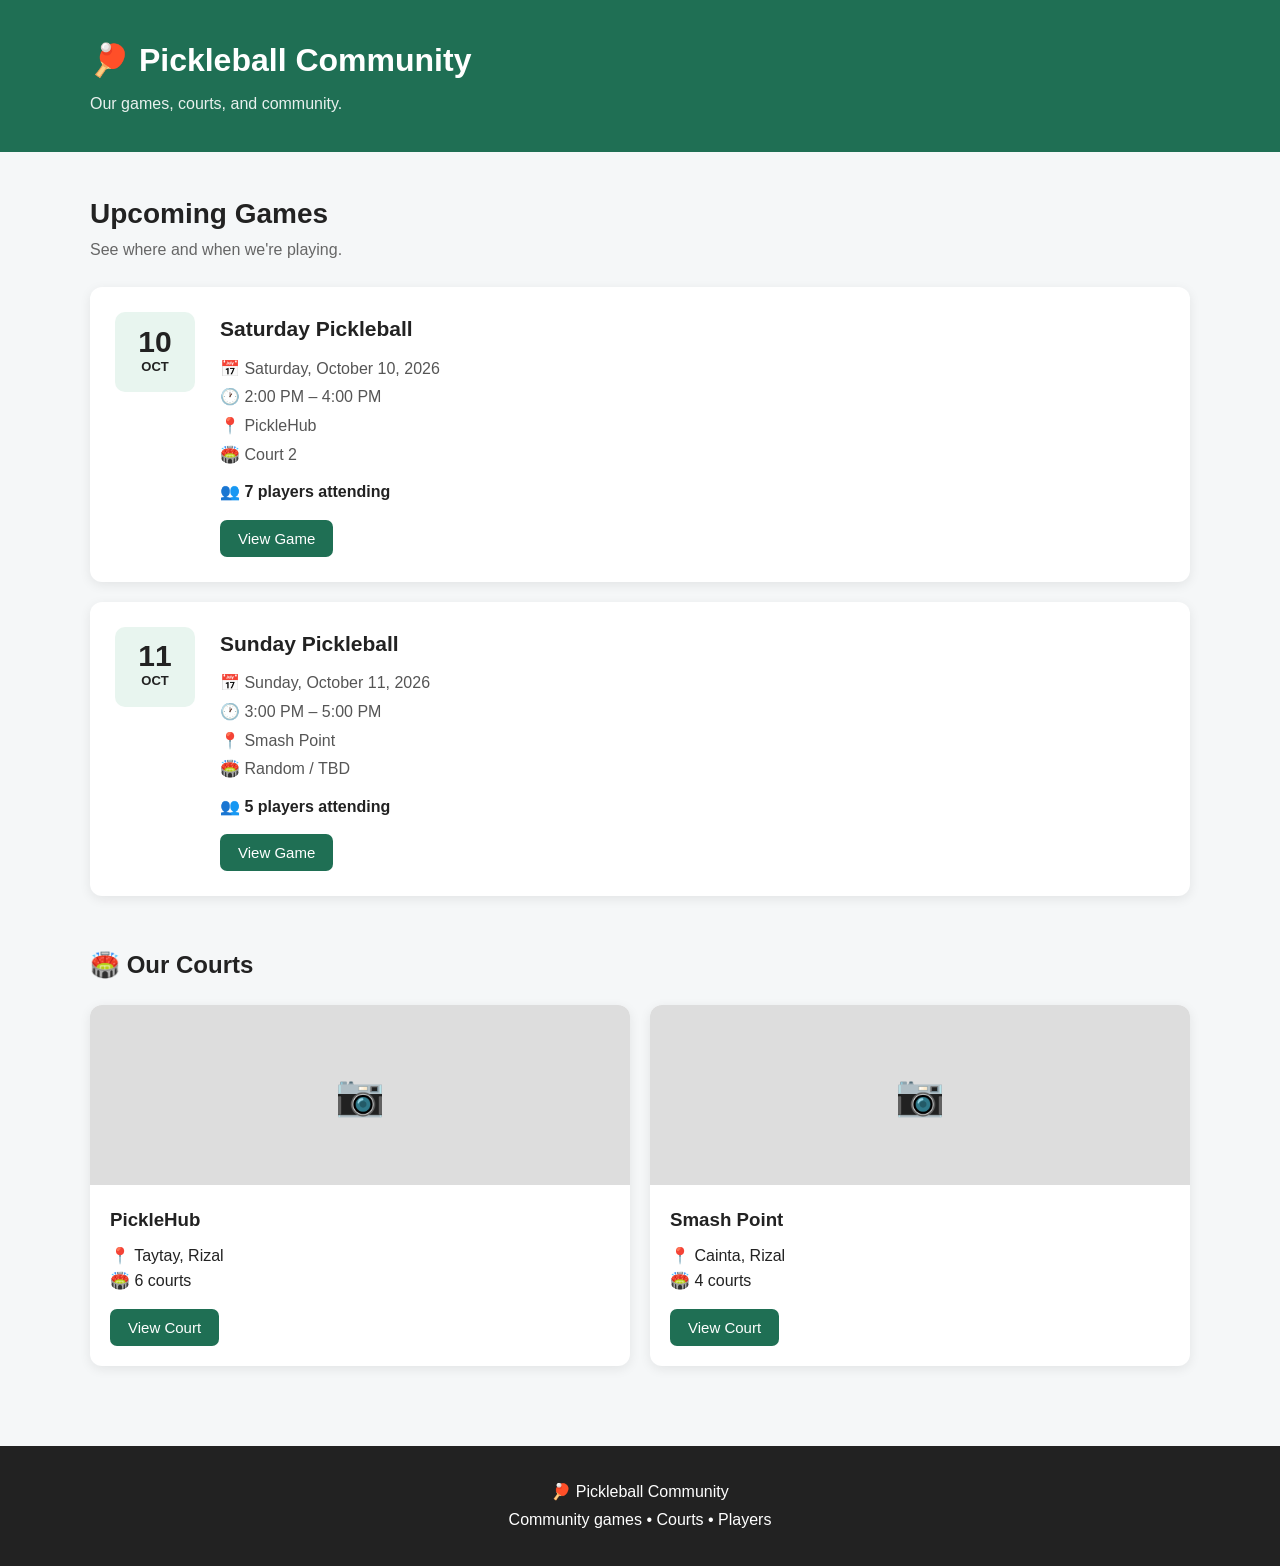
==== index.html @ 1a80be16 "Add files via upload" ====
<!DOCTYPE html>
<html lang="en">
<head>
    <meta charset="UTF-8">
    <meta name="viewport" content="width=device-width, initial-scale=1.0">
    <title>Pickleball Community</title>
    <link rel="stylesheet" href="style.css">
</head>

<body>

    <header>
        <div class="container">
            <h1>🏓 Pickleball Community</h1>
            <p>Our games, courts, and community.</p>
        </div>
    </header>

    <main class="container">

        <section class="hero">
            <h2>Upcoming Games</h2>
            <p>See where and when we're playing.</p>
        </section>

        <section class="games">

            <article class="game-card">
                <div class="game-date">
                    <strong>10</strong>
                    <span>OCT</span>
                </div>

                <div class="game-info">
                    <h3>Saturday Pickleball</h3>

                    <p>📅 Saturday, October 10, 2026</p>
                    <p>🕐 2:00 PM – 4:00 PM</p>
                    <p>📍 PickleHub</p>
                    <p>🏟️ Court 2</p>

                    <div class="players">
                        👥 7 players attending
                    </div>

                    <button onclick="viewGame()">
                        View Game
                    </button>
                </div>
            </article>


            <article class="game-card">
                <div class="game-date">
                    <strong>11</strong>
                    <span>OCT</span>
                </div>

                <div class="game-info">
                    <h3>Sunday Pickleball</h3>

                    <p>📅 Sunday, October 11, 2026</p>
                    <p>🕐 3:00 PM – 5:00 PM</p>
                    <p>📍 Smash Point</p>
                    <p>🏟️ Random / TBD</p>

                    <div class="players">
                        👥 5 players attending
                    </div>

                    <button onclick="viewGame()">
                        View Game
                    </button>
                </div>
            </article>

        </section>


        <section class="courts">

            <h2>🏟️ Our Courts</h2>

            <div class="court-grid">

                <div class="court-card">
                    <div class="court-image">
                        📷
                    </div>

                    <div class="court-content">
                        <h3>PickleHub</h3>
                        <p>📍 Taytay, Rizal</p>
                        <p>🏟️ 6 courts</p>

                        <button onclick="viewCourt()">
                            View Court
                        </button>
                    </div>
                </div>


                <div class="court-card">
                    <div class="court-image">
                        📷
                    </div>

                    <div class="court-content">
                        <h3>Smash Point</h3>
                        <p>📍 Cainta, Rizal</p>
                        <p>🏟️ 4 courts</p>

                        <button onclick="viewCourt()">
                            View Court
                        </button>
                    </div>
                </div>

            </div>

        </section>

    </main>


    <footer>
        <p>🏓 Pickleball Community</p>
        <p>Community games • Courts • Players</p>
    </footer>


    <script src="script.js"></script>

</body>
</html>
---- style.css ----
* {
    box-sizing: border-box;
    margin: 0;
    padding: 0;
}

body {
    font-family: Arial, sans-serif;
    background: #f5f7f8;
    color: #222;
    line-height: 1.6;
}

.container {
    width: 90%;
    max-width: 1100px;
    margin: auto;
}


/* Header */

header {
    background: #1f6f54;
    color: white;
    padding: 35px 0;
}

header h1 {
    font-size: 32px;
}

header p {
    margin-top: 5px;
    opacity: 0.9;
}


/* Hero */

.hero {
    padding: 40px 0 25px;
}

.hero h2 {
    font-size: 28px;
}

.hero p {
    color: #666;
}


/* Games */

.games {
    display: grid;
    gap: 20px;
}

.game-card {
    background: white;
    border-radius: 12px;
    padding: 25px;
    display: flex;
    gap: 25px;
    box-shadow: 0 3px 12px rgba(0, 0, 0, 0.08);
}

.game-date {
    min-width: 80px;
    height: 80px;
    background: #e8f5ef;
    border-radius: 10px;

    display: flex;
    flex-direction: column;
    align-items: center;
    justify-content: center;
}

.game-date strong {
    font-size: 30px;
    line-height: 1;
}

.game-date span {
    font-size: 13px;
    font-weight: bold;
}

.game-info h3 {
    font-size: 21px;
    margin-bottom: 10px;
}

.game-info p {
    color: #555;
    margin: 3px 0;
}

.players {
    margin-top: 12px;
    font-weight: bold;
}

button {
    margin-top: 15px;
    background: #1f6f54;
    color: white;
    border: none;
    padding: 10px 18px;
    border-radius: 7px;
    cursor: pointer;
    font-size: 15px;
}

button:hover {
    opacity: 0.85;
}


/* Courts */

.courts {
    padding: 50px 0;
}

.courts h2 {
    margin-bottom: 20px;
}

.court-grid {
    display: grid;
    grid-template-columns: repeat(2, 1fr);
    gap: 20px;
}

.court-card {
    background: white;
    border-radius: 12px;
    overflow: hidden;
    box-shadow: 0 3px 12px rgba(0, 0, 0, 0.08);
}

.court-image {
    height: 180px;
    background: #ddd;

    display: flex;
    align-items: center;
    justify-content: center;

    font-size: 40px;
}

.court-content {
    padding: 20px;
}

.court-content h3 {
    margin-bottom: 8px;
}


/* Footer */

footer {
    text-align: center;
    padding: 30px;
    background: #222;
    color: white;
    margin-top: 30px;
}

footer p {
    margin: 3px;
}


/* Mobile */

@media (max-width: 700px) {

    header h1 {
        font-size: 25px;
    }

    .game-card {
        flex-direction: column;
    }

    .game-date {
        width: 80px;
    }

    .court-grid {
        grid-template-columns: 1fr;
    }

}
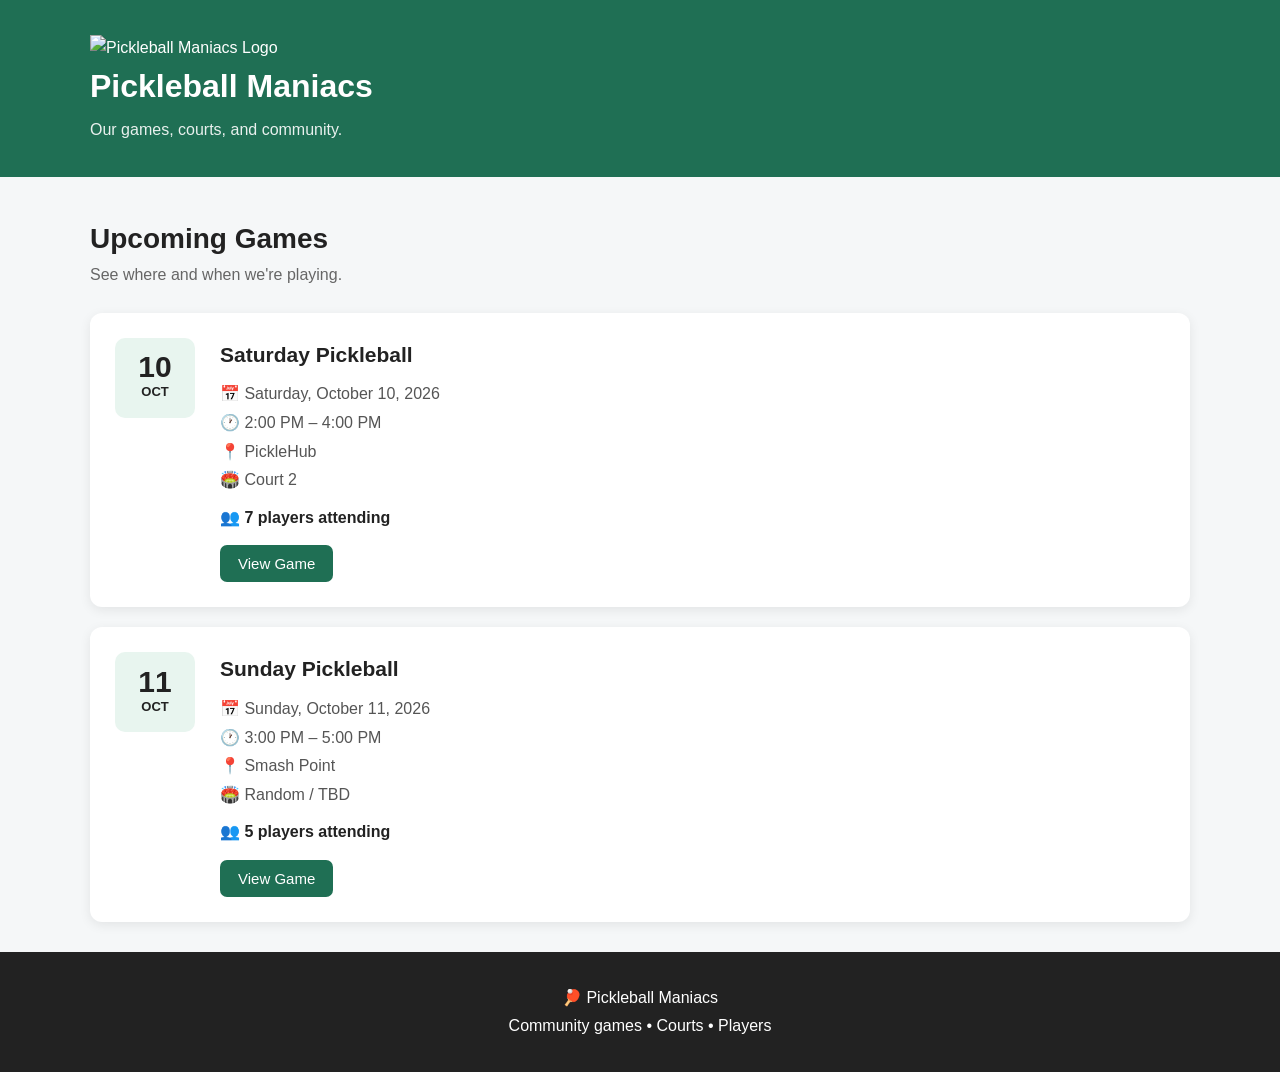
==== commit af683bfc: "Update index.html" ====
--- a/index.html
+++ b/index.html
@@ -3,18 +3,28 @@
 <head>
     <meta charset="UTF-8">
     <meta name="viewport" content="width=device-width, initial-scale=1.0">
-    <title>Pickleball Community</title>
+    <title>Pickleball Maniacs</title>
     <link rel="stylesheet" href="style.css">
 </head>
 
 <body>
 
     <header>
-        <div class="container">
-            <h1>🏓 Pickleball Community</h1>
-            <p>Our games, courts, and community.</p>
+        <div class="container header-content">
+
+            <div class="brand">
+                <img src="logo.png" alt="Pickleball Maniacs Logo">
+
+                <div>
+                    <h1>Pickleball Maniacs</h1>
+                    <p>Our games, courts, and community.</p>
+                </div>
+
+            </div>
+
         </div>
     </header>
+
 
     <main class="container">
 
@@ -23,15 +33,18 @@
             <p>See where and when we're playing.</p>
         </section>
 
+
         <section class="games">
 
             <article class="game-card">
+
                 <div class="game-date">
                     <strong>10</strong>
                     <span>OCT</span>
                 </div>
 
                 <div class="game-info">
+
                     <h3>Saturday Pickleball</h3>
 
                     <p>📅 Saturday, October 10, 2026</p>
@@ -46,17 +59,21 @@
                     <button onclick="viewGame()">
                         View Game
                     </button>
+
                 </div>
+
             </article>
 
 
             <article class="game-card">
+
                 <div class="game-date">
                     <strong>11</strong>
                     <span>OCT</span>
                 </div>
 
                 <div class="game-info">
+
                     <h3>Sunday Pickleball</h3>
 
                     <p>📅 Sunday, October 11, 2026</p>
@@ -71,52 +88,10 @@
                     <button onclick="viewGame()">
                         View Game
                     </button>
-                </div>
-            </article>
 
-        </section>
-
-
-        <section class="courts">
-
-            <h2>🏟️ Our Courts</h2>
-
-            <div class="court-grid">
-
-                <div class="court-card">
-                    <div class="court-image">
-                        📷
-                    </div>
-
-                    <div class="court-content">
-                        <h3>PickleHub</h3>
-                        <p>📍 Taytay, Rizal</p>
-                        <p>🏟️ 6 courts</p>
-
-                        <button onclick="viewCourt()">
-                            View Court
-                        </button>
-                    </div>
                 </div>
 
-
-                <div class="court-card">
-                    <div class="court-image">
-                        📷
-                    </div>
-
-                    <div class="court-content">
-                        <h3>Smash Point</h3>
-                        <p>📍 Cainta, Rizal</p>
-                        <p>🏟️ 4 courts</p>
-
-                        <button onclick="viewCourt()">
-                            View Court
-                        </button>
-                    </div>
-                </div>
-
-            </div>
+            </article>
 
         </section>
 
@@ -124,8 +99,10 @@
 
 
     <footer>
-        <p>🏓 Pickleball Community</p>
+
+        <p>🏓 Pickleball Maniacs</p>
         <p>Community games • Courts • Players</p>
+
     </footer>
 
 
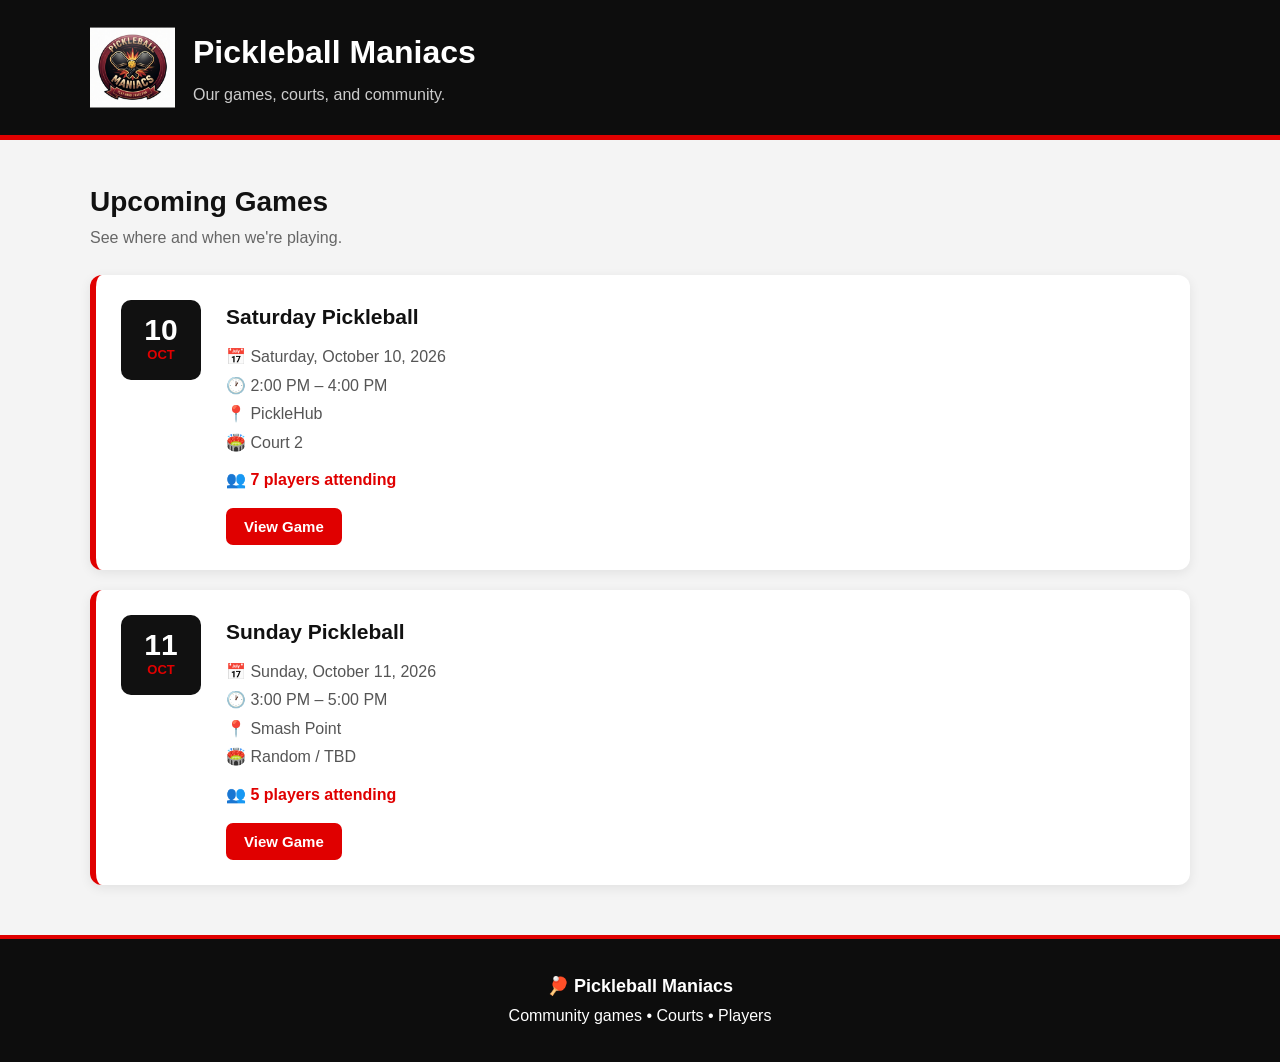
==== commit 37d1ac78: "Update index.html" ====
--- a/index.html
+++ b/index.html
@@ -13,7 +13,7 @@
         <div class="container header-content">
 
             <div class="brand">
-                <img src="logo.png" alt="Pickleball Maniacs Logo">
+                <img src="PM-No-BG-Logo.png" alt="Pickleball Maniacs Logo">
 
                 <div>
                     <h1>Pickleball Maniacs</h1>
--- a/style.css
+++ b/style.css
@@ -6,7 +6,7 @@
 
 body {
     font-family: Arial, sans-serif;
-    background: #f5f7f8;
+    background: #f4f4f4;
     color: #222;
     line-height: 1.6;
 }
@@ -21,18 +21,38 @@
 /* Header */
 
 header {
-    background: #1f6f54;
-    color: white;
-    padding: 35px 0;
+    background: #0d0d0d;
+    color: white;
+    padding: 25px 0;
+    border-bottom: 5px solid #e00000;
+}
+
+.header-content {
+    display: flex;
+    align-items: center;
+}
+
+.brand {
+    display: flex;
+    align-items: center;
+    gap: 18px;
+}
+
+.brand img {
+    width: 85px;
+    height: 85px;
+    object-fit: contain;
 }
 
 header h1 {
     font-size: 32px;
+    font-weight: 800;
+    color: white;
 }
 
 header p {
-    margin-top: 5px;
-    opacity: 0.9;
+    margin-top: 4px;
+    color: #cccccc;
 }
 
 
@@ -44,6 +64,7 @@
 
 .hero h2 {
     font-size: 28px;
+    color: #111;
 }
 
 .hero p {
@@ -64,13 +85,15 @@
     padding: 25px;
     display: flex;
     gap: 25px;
+    border-left: 6px solid #e00000;
     box-shadow: 0 3px 12px rgba(0, 0, 0, 0.08);
 }
 
 .game-date {
     min-width: 80px;
     height: 80px;
-    background: #e8f5ef;
+    background: #111;
+    color: white;
     border-radius: 10px;
 
     display: flex;
@@ -82,16 +105,19 @@
 .game-date strong {
     font-size: 30px;
     line-height: 1;
+    color: #ffffff;
 }
 
 .game-date span {
     font-size: 13px;
     font-weight: bold;
+    color: #e00000;
 }
 
 .game-info h3 {
     font-size: 21px;
     margin-bottom: 10px;
+    color: #111;
 }
 
 .game-info p {
@@ -102,64 +128,26 @@
 .players {
     margin-top: 12px;
     font-weight: bold;
-}
+    color: #e00000;
+}
+
+
+/* Buttons */
 
 button {
     margin-top: 15px;
-    background: #1f6f54;
+    background: #e00000;
     color: white;
     border: none;
     padding: 10px 18px;
     border-radius: 7px;
     cursor: pointer;
     font-size: 15px;
+    font-weight: bold;
 }
 
 button:hover {
-    opacity: 0.85;
-}
-
-
-/* Courts */
-
-.courts {
-    padding: 50px 0;
-}
-
-.courts h2 {
-    margin-bottom: 20px;
-}
-
-.court-grid {
-    display: grid;
-    grid-template-columns: repeat(2, 1fr);
-    gap: 20px;
-}
-
-.court-card {
-    background: white;
-    border-radius: 12px;
-    overflow: hidden;
-    box-shadow: 0 3px 12px rgba(0, 0, 0, 0.08);
-}
-
-.court-image {
-    height: 180px;
-    background: #ddd;
-
-    display: flex;
-    align-items: center;
-    justify-content: center;
-
-    font-size: 40px;
-}
-
-.court-content {
-    padding: 20px;
-}
-
-.court-content h3 {
-    margin-bottom: 8px;
+    background: #b80000;
 }
 
 
@@ -168,22 +156,45 @@
 footer {
     text-align: center;
     padding: 30px;
-    background: #222;
-    color: white;
-    margin-top: 30px;
+    background: #0d0d0d;
+    color: white;
+    margin-top: 50px;
+    border-top: 4px solid #e00000;
 }
 
 footer p {
     margin: 3px;
 }
 
+footer p:first-child {
+    font-weight: bold;
+    font-size: 18px;
+}
+
 
 /* Mobile */
 
 @media (max-width: 700px) {
 
+    header {
+        padding: 20px 0;
+    }
+
+    .brand {
+        gap: 12px;
+    }
+
+    .brand img {
+        width: 65px;
+        height: 65px;
+    }
+
     header h1 {
-        font-size: 25px;
+        font-size: 24px;
+    }
+
+    header p {
+        font-size: 14px;
     }
 
     .game-card {
@@ -194,8 +205,4 @@
         width: 80px;
     }
 
-    .court-grid {
-        grid-template-columns: 1fr;
-    }
-
-}
+}
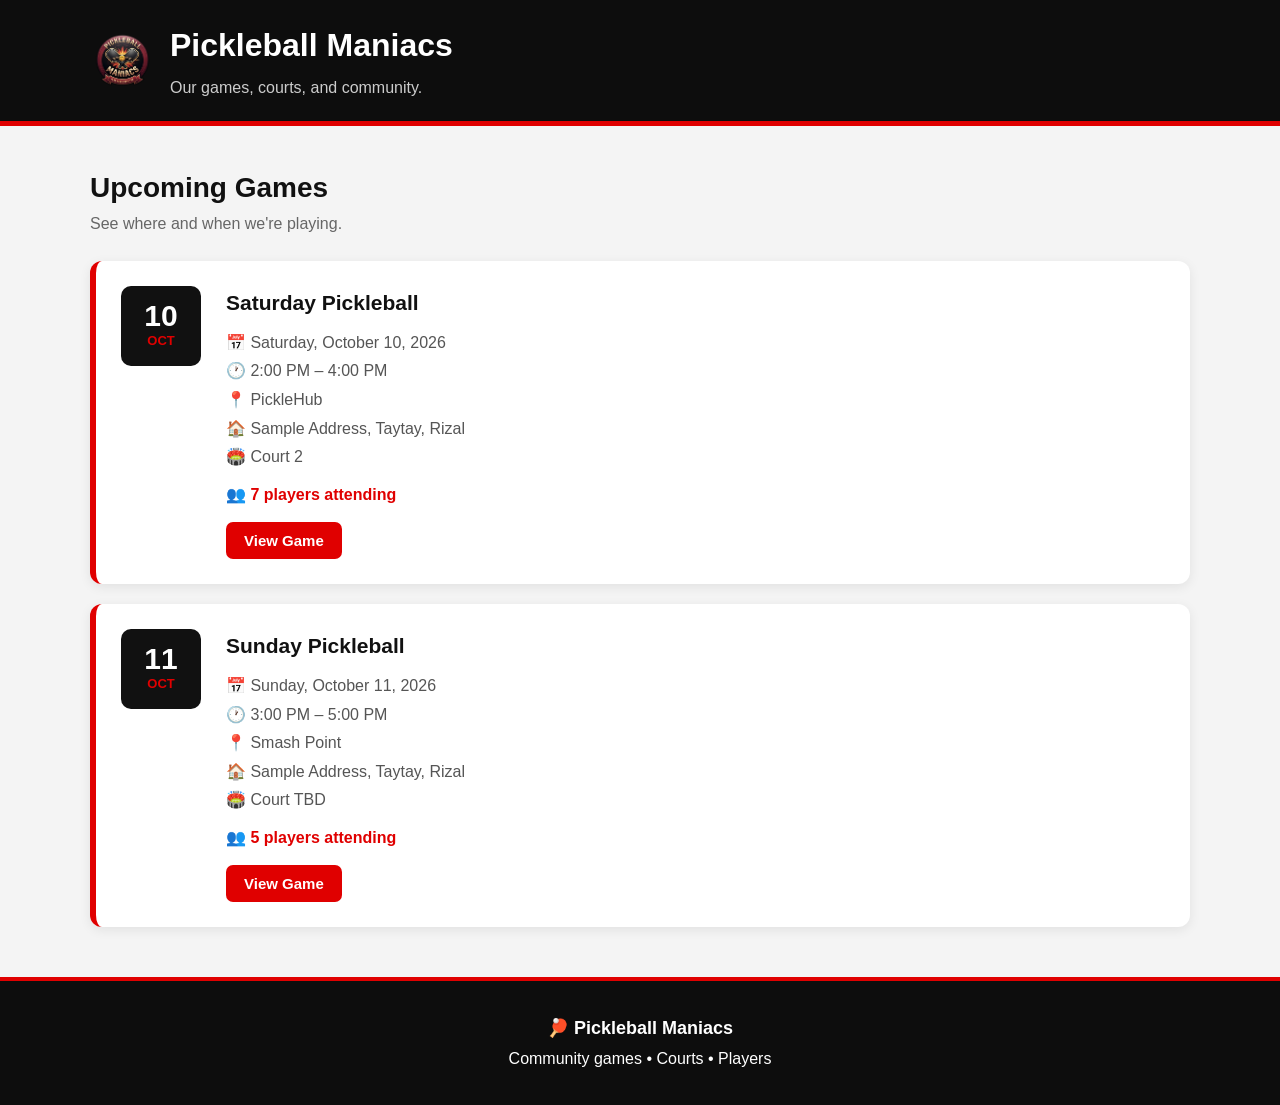
==== commit f0744314: "Update index.html" ====
--- a/index.html
+++ b/index.html
@@ -36,6 +36,8 @@
 
         <section class="games">
 
+            <!-- Saturday Game -->
+
             <article class="game-card">
 
                 <div class="game-date">
@@ -50,6 +52,7 @@
                     <p>📅 Saturday, October 10, 2026</p>
                     <p>🕐 2:00 PM – 4:00 PM</p>
                     <p>📍 PickleHub</p>
+                    <p>🏠 Sample Address, Taytay, Rizal</p>
                     <p>🏟️ Court 2</p>
 
                     <div class="players">
@@ -65,6 +68,8 @@
             </article>
 
 
+            <!-- Sunday Game -->
+
             <article class="game-card">
 
                 <div class="game-date">
@@ -79,7 +84,8 @@
                     <p>📅 Sunday, October 11, 2026</p>
                     <p>🕐 3:00 PM – 5:00 PM</p>
                     <p>📍 Smash Point</p>
-                    <p>🏟️ Random / TBD</p>
+                    <p>🏠 Sample Address, Taytay, Rizal</p>
+                    <p>🏟️ Court TBD</p>
 
                     <div class="players">
                         👥 5 players attending
--- a/style.css
+++ b/style.css
@@ -23,7 +23,7 @@
 header {
     background: #0d0d0d;
     color: white;
-    padding: 25px 0;
+    padding: 20px 0;
     border-bottom: 5px solid #e00000;
 }
 
@@ -35,13 +35,14 @@
 .brand {
     display: flex;
     align-items: center;
-    gap: 18px;
+    gap: 15px;
 }
 
 .brand img {
-    width: 85px;
-    height: 85px;
+    width: 65px;
+    height: 65px;
     object-fit: contain;
+    flex-shrink: 0;
 }
 
 header h1 {
@@ -177,17 +178,17 @@
 @media (max-width: 700px) {
 
     header {
-        padding: 20px 0;
+        padding: 15px 0;
     }
 
     .brand {
-        gap: 12px;
+        gap: 10px;
     }
 
     .brand img {
-        width: 65px;
-        height: 65px;
-    }
+    width: 55px;
+    height: 55px;
+}
 
     header h1 {
         font-size: 24px;
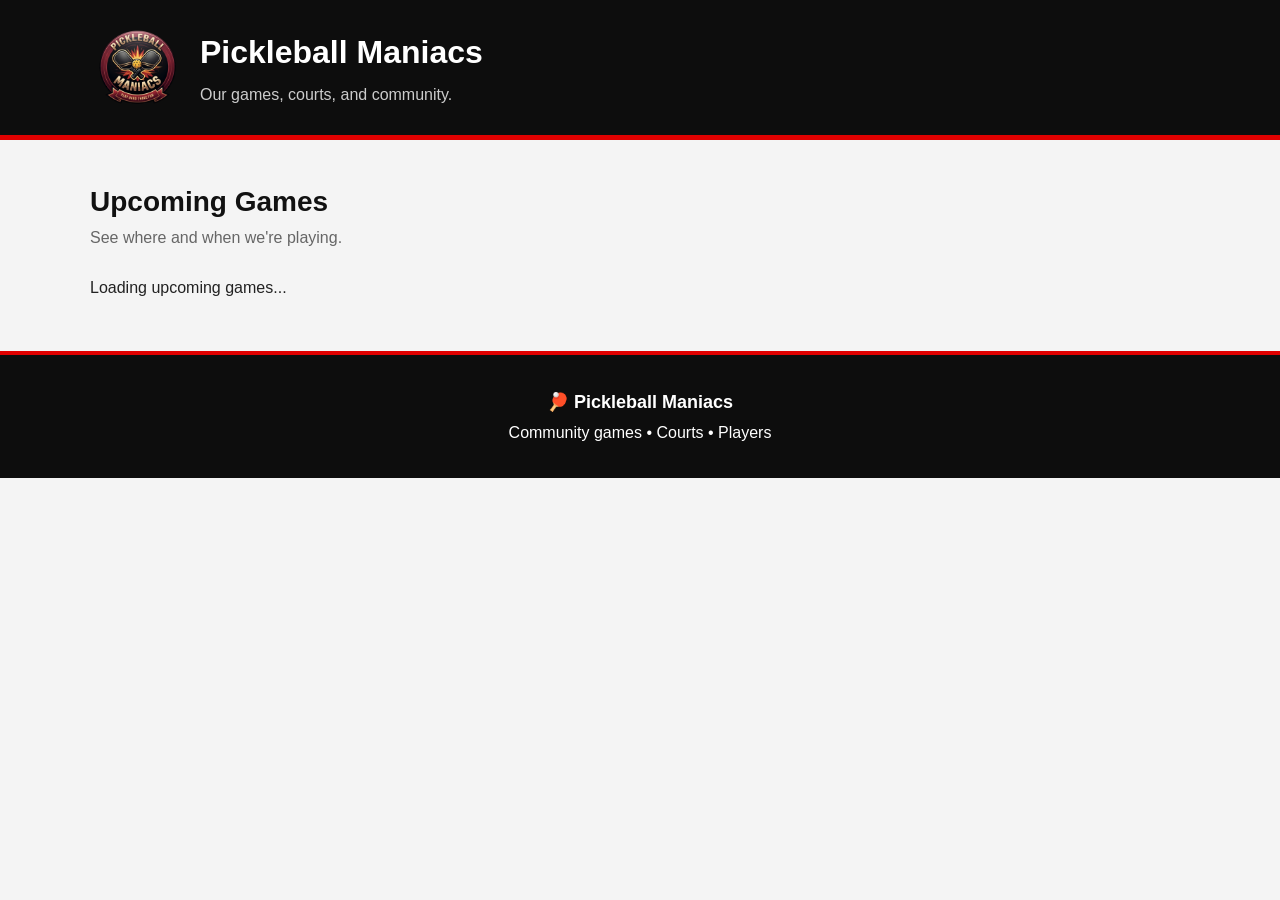
==== commit 414458ae: "Update index.html" ====
--- a/index.html
+++ b/index.html
@@ -34,71 +34,10 @@
         </section>
 
 
-        <section class="games">
+        <!-- Games will be loaded from Google Sheets -->
 
-            <!-- Saturday Game -->
-
-            <article class="game-card">
-
-                <div class="game-date">
-                    <strong>10</strong>
-                    <span>OCT</span>
-                </div>
-
-                <div class="game-info">
-
-                    <h3>Saturday Pickleball</h3>
-
-                    <p>📅 Saturday, October 10, 2026</p>
-                    <p>🕐 2:00 PM – 4:00 PM</p>
-                    <p>📍 PickleHub</p>
-                    <p>🏠 Sample Address, Taytay, Rizal</p>
-                    <p>🏟️ Court 2</p>
-
-                    <div class="players">
-                        👥 7 players attending
-                    </div>
-
-                    <button onclick="viewGame()">
-                        View Game
-                    </button>
-
-                </div>
-
-            </article>
-
-
-            <!-- Sunday Game -->
-
-            <article class="game-card">
-
-                <div class="game-date">
-                    <strong>11</strong>
-                    <span>OCT</span>
-                </div>
-
-                <div class="game-info">
-
-                    <h3>Sunday Pickleball</h3>
-
-                    <p>📅 Sunday, October 11, 2026</p>
-                    <p>🕐 3:00 PM – 5:00 PM</p>
-                    <p>📍 Smash Point</p>
-                    <p>🏠 Sample Address, Taytay, Rizal</p>
-                    <p>🏟️ Court TBD</p>
-
-                    <div class="players">
-                        👥 5 players attending
-                    </div>
-
-                    <button onclick="viewGame()">
-                        View Game
-                    </button>
-
-                </div>
-
-            </article>
-
+        <section class="games" id="games">
+            <p>Loading upcoming games...</p>
         </section>
 
     </main>
--- a/style.css
+++ b/style.css
@@ -39,8 +39,8 @@
 }
 
 .brand img {
-    width: 65px;
-    height: 65px;
+    width: 95px;
+    height: 95px;
     object-fit: contain;
     flex-shrink: 0;
 }
@@ -186,8 +186,8 @@
     }
 
     .brand img {
-    width: 55px;
-    height: 55px;
+    width: 75px;
+    height: 75px;
 }
 
     header h1 {
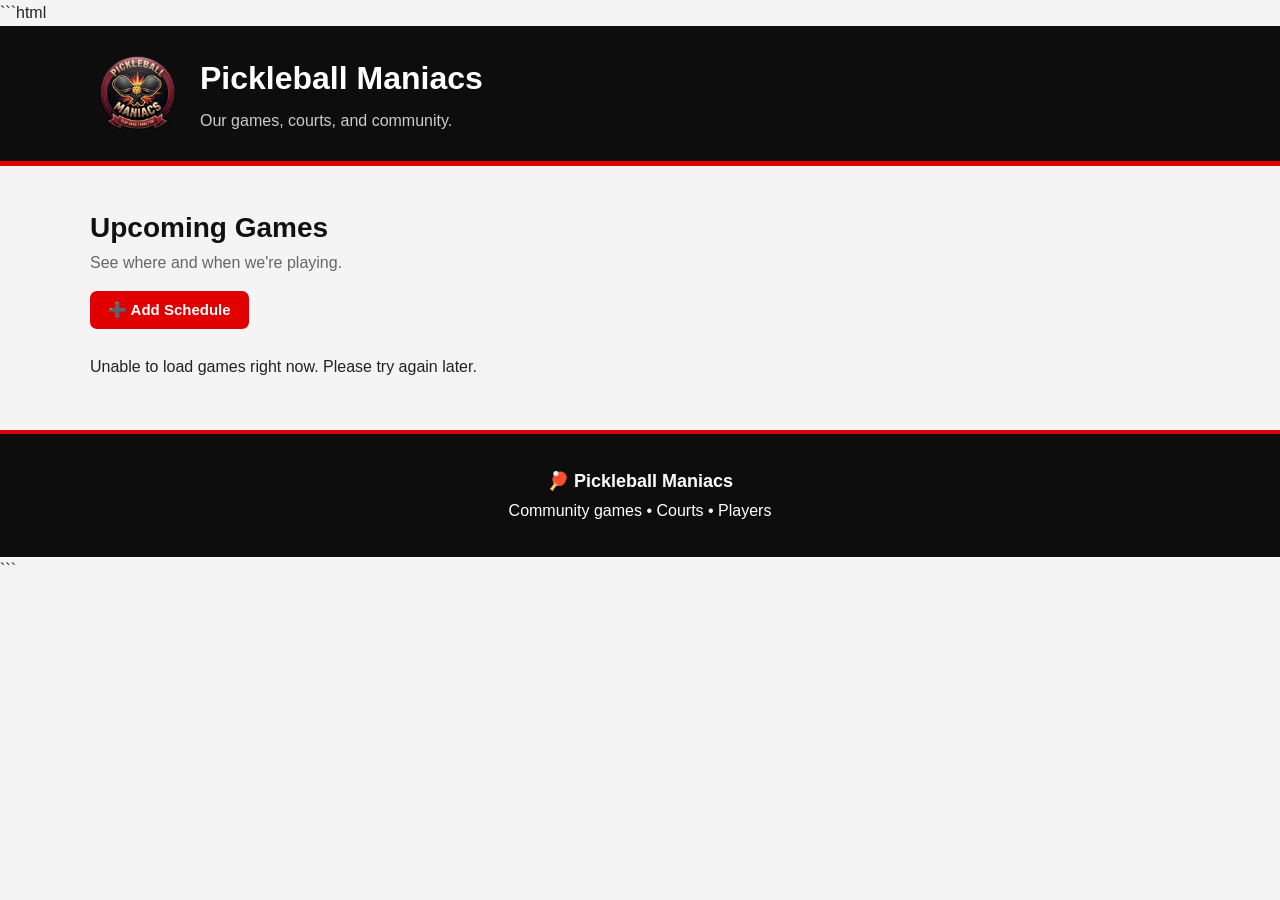
==== commit df81919c: "Update index.html" ====
--- a/index.html
+++ b/index.html
@@ -1,9 +1,12 @@
+```html
 <!DOCTYPE html>
 <html lang="en">
 <head>
     <meta charset="UTF-8">
     <meta name="viewport" content="width=device-width, initial-scale=1.0">
+
     <title>Pickleball Maniacs</title>
+
     <link rel="stylesheet" href="style.css">
 </head>
 
@@ -13,11 +16,20 @@
         <div class="container header-content">
 
             <div class="brand">
-                <img src="PM-No-BG-Logo.png" alt="Pickleball Maniacs Logo">
+
+                <img
+                    src="PM-No-BG-Logo.png"
+                    alt="Pickleball Maniacs Logo"
+                >
 
                 <div>
+
                     <h1>Pickleball Maniacs</h1>
-                    <p>Our games, courts, and community.</p>
+
+                    <p>
+                        Our games, courts, and community.
+                    </p>
+
                 </div>
 
             </div>
@@ -28,25 +40,202 @@
 
     <main class="container">
 
+
+        <!-- Hero -->
+
         <section class="hero">
-            <h2>Upcoming Games</h2>
-            <p>See where and when we're playing.</p>
+
+            <h2>
+                Upcoming Games
+            </h2>
+
+            <p>
+                See where and when we're playing.
+            </p>
+
+
+            <button
+                type="button"
+                onclick="showScheduleForm()"
+            >
+                ➕ Add Schedule
+            </button>
+
         </section>
 
 
-        <!-- Games will be loaded from Google Sheets -->
-
-        <section class="games" id="games">
-            <p>Loading upcoming games...</p>
+        <!-- Add Schedule Form -->
+
+        <section
+            id="schedule-form"
+            style="display: none;"
+        >
+
+            <article class="game-card">
+
+                <div class="game-info">
+
+                    <h3>
+                        Add Schedule
+                    </h3>
+
+
+                    <p>
+                        Enter the details of the booked game.
+                    </p>
+
+
+                    <form
+                        id="add-schedule-form"
+                        onsubmit="submitSchedule(event)"
+                    >
+
+
+                        <p>
+                            <label for="schedule-date">
+                                📅 Date
+                            </label>
+
+                            <input
+                                type="date"
+                                id="schedule-date"
+                                required
+                            >
+                        </p>
+
+
+                        <p>
+                            <label for="schedule-start">
+                                🕐 Start Time
+                            </label>
+
+                            <input
+                                type="time"
+                                id="schedule-start"
+                                required
+                            >
+                        </p>
+
+
+                        <p>
+                            <label for="schedule-end">
+                                🕐 End Time
+                            </label>
+
+                            <input
+                                type="time"
+                                id="schedule-end"
+                                required
+                            >
+                        </p>
+
+
+                        <p>
+                            <label for="schedule-game-name">
+                                🏓 Game Name
+                            </label>
+
+                            <input
+                                type="text"
+                                id="schedule-game-name"
+                                placeholder="Saturday Pickleball"
+                                required
+                            >
+                        </p>
+
+
+                        <p>
+                            <label for="schedule-venue">
+                                📍 Venue
+                            </label>
+
+                            <input
+                                type="text"
+                                id="schedule-venue"
+                                placeholder="PickleHub"
+                                required
+                            >
+                        </p>
+
+
+                        <p>
+                            <label for="schedule-address">
+                                🏠 Address
+                            </label>
+
+                            <input
+                                type="text"
+                                id="schedule-address"
+                                placeholder="Venue address"
+                                required
+                            >
+                        </p>
+
+
+                        <p>
+                            <label for="schedule-court">
+                                🏟️ Court
+                            </label>
+
+                            <input
+                                type="text"
+                                id="schedule-court"
+                                placeholder="Court 1"
+                                required
+                            >
+                        </p>
+
+
+                        <button
+                            type="submit"
+                        >
+                            Add Schedule
+                        </button>
+
+
+                        <button
+                            type="button"
+                            onclick="hideScheduleForm()"
+                        >
+                            Cancel
+                        </button>
+
+
+                    </form>
+
+                </div>
+
+            </article>
+
         </section>
 
+
+        <!-- Games -->
+
+        <section
+            class="games"
+            id="games"
+        >
+
+            <p>
+                Loading upcoming games...
+            </p>
+
+        </section>
+
+
     </main>
 
 
     <footer>
 
-        <p>🏓 Pickleball Maniacs</p>
-        <p>Community games • Courts • Players</p>
+        <p>
+            🏓 Pickleball Maniacs
+        </p>
+
+        <p>
+            Community games • Courts • Players
+        </p>
 
     </footer>
 
@@ -55,3 +244,4 @@
 
 </body>
 </html>
+```
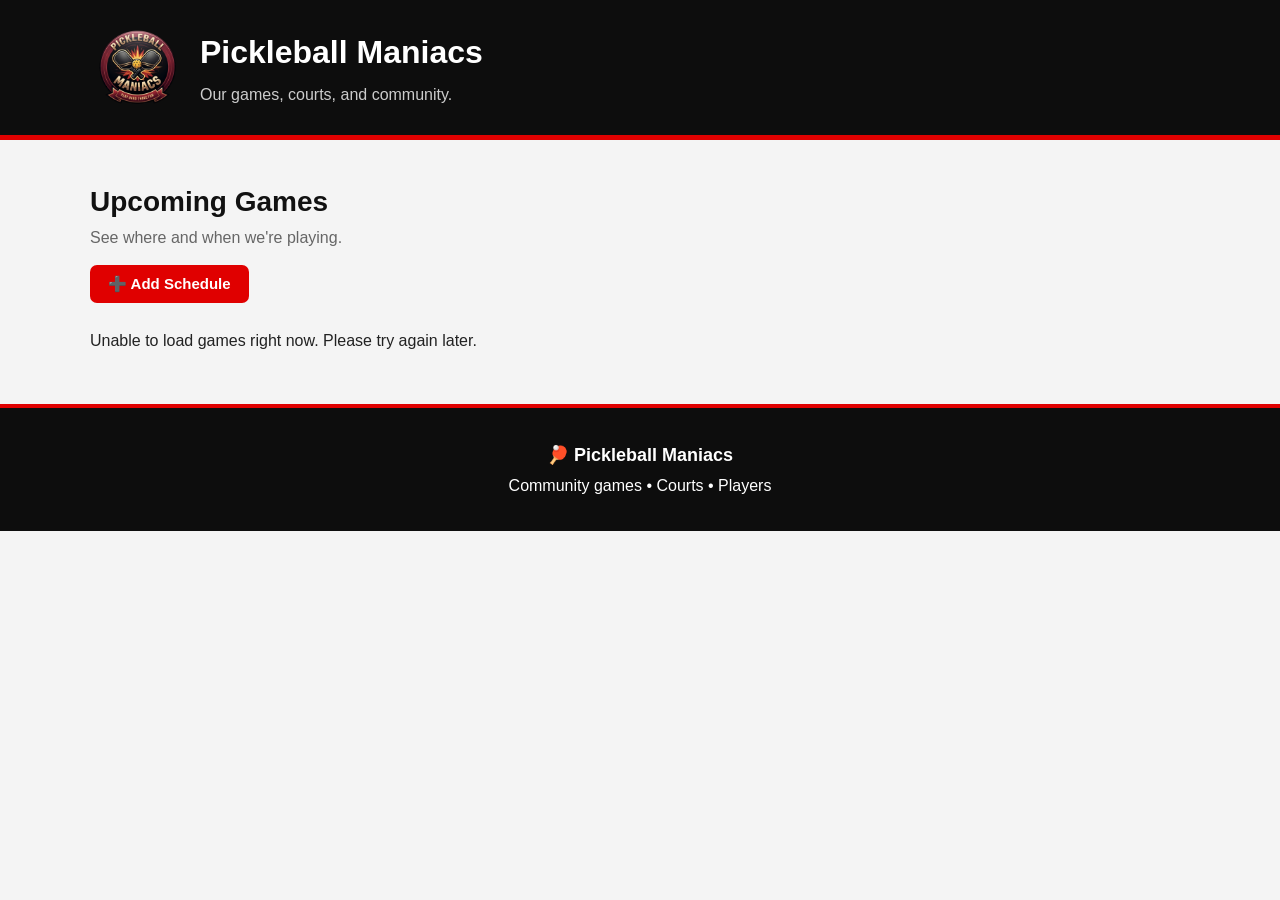
==== commit b33d2938: "Update index.html" ====
--- a/index.html
+++ b/index.html
@@ -1,4 +1,3 @@
-```html
 <!DOCTYPE html>
 <html lang="en">
 <head>
@@ -244,4 +243,3 @@
 
 </body>
 </html>
-```
